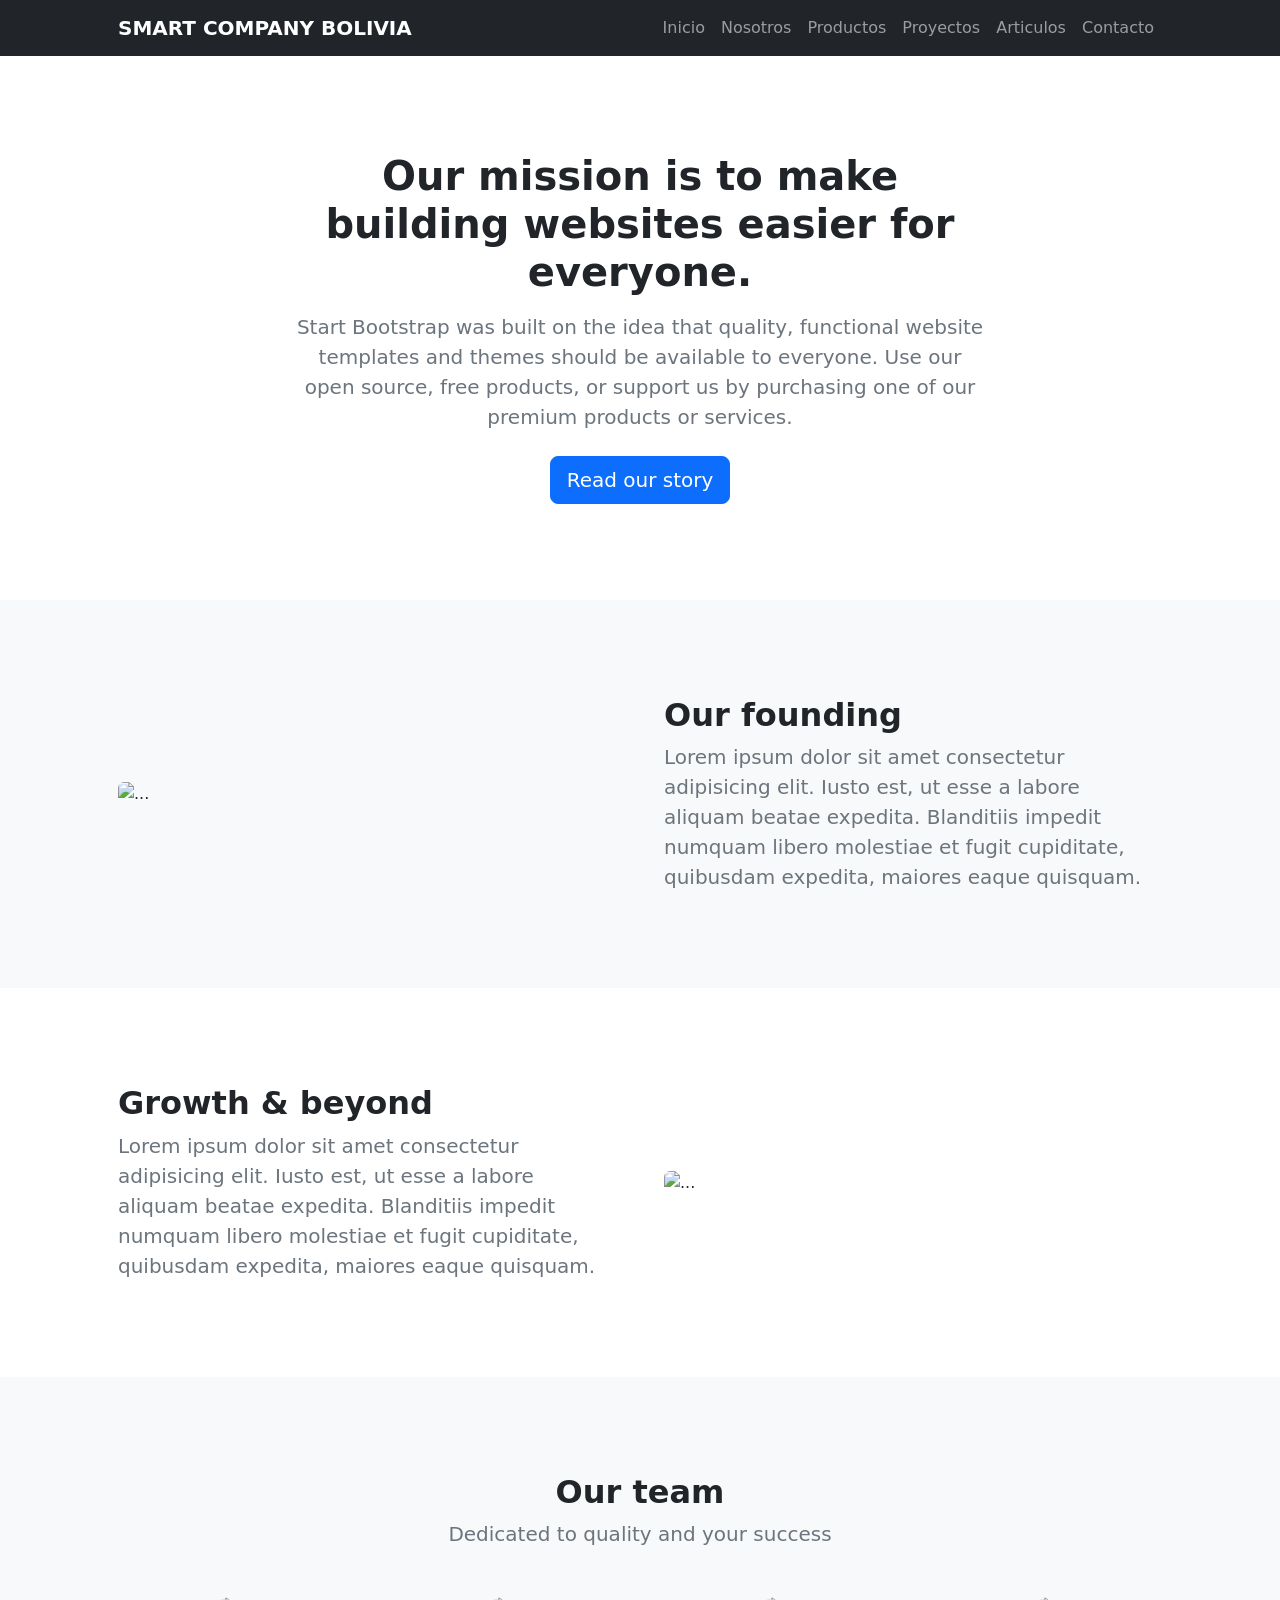
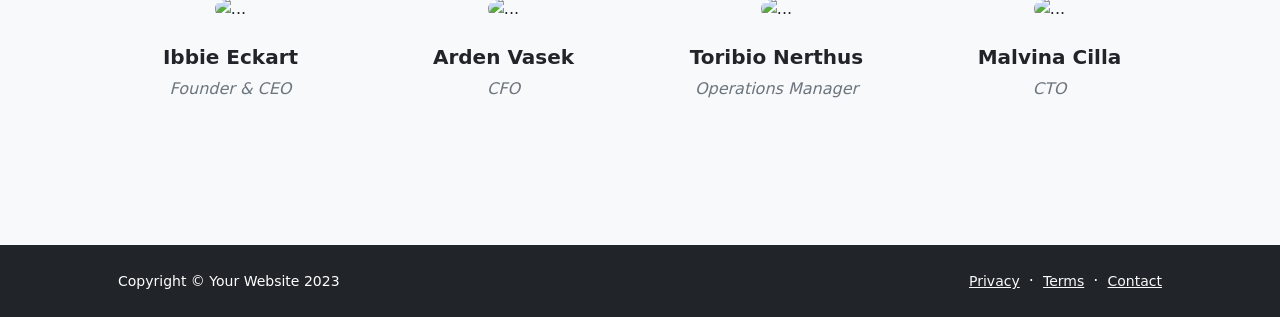
==== Desktop/SmartCompany/about.html @ 146d149d "Subiendo estructura completa Smart Company" ====
<!DOCTYPE html>
<html lang="en">
    <head>
        <meta charset="utf-8" />
        <meta name="viewport" content="width=device-width, initial-scale=1, shrink-to-fit=no" />
        <meta name="description" content="" />
        <meta name="author" content="" />
        <title>Smart Company Bolivia</title>
        <!-- Favicon-->
        <link rel="icon" type="image/x-icon" href="assets/img/iconoSC.ico" />
        <!-- Bootstrap icons-->
        <link href="https://cdn.jsdelivr.net/npm/bootstrap-icons@1.5.0/font/bootstrap-icons.css" rel="stylesheet" />
        <!-- Core theme CSS (includes Bootstrap)-->
        <link href="css/styles.css" rel="stylesheet" />
    </head>
    <body class="d-flex flex-column">
        <main class="flex-shrink-0">
            <!-- Navigation-->
            <nav class="navbar navbar-expand-lg navbar-dark bg-dark">
                <div class="container px-5">
                    <a class="navbar-brand fw-bold" href="index.html">SMART COMPANY BOLIVIA</a>
                    <button class="navbar-toggler" type="button" data-bs-toggle="collapse" data-bs-target="#navbarSupportedContent" aria-controls="navbarSupportedContent" aria-expanded="false" aria-label="Toggle navigation"><span class="navbar-toggler-icon"></span></button>
                    <div class="collapse navbar-collapse" id="navbarSupportedContent">
                        <ul class="navbar-nav ms-auto mb-2 mb-lg-0">
                            <li class="nav-item"><a class="nav-link" href="index.html">Inicio</a></li>
                            <li class="nav-item"><a class="nav-link" href="about.html">Nosotros</a></li>
                            <li class="nav-item"><a class="nav-link" href="products.html">Productos</a></li>
                            <li class="nav-item"><a class="nav-link" href="services.html">Proyectos</a></li>
                            <li class="nav-item"><a class="nav-link" href="blog.html">Articulos</a></li>
                            <li class="nav-item"><a class="nav-link" href="contact.html">Contacto</a></li>
                        </ul>
                    </div>
                </div>
            </nav>
            <!-- Header-->
            <header class="py-5">
                <div class="container px-5">
                    <div class="row justify-content-center">
                        <div class="col-lg-8 col-xxl-6">
                            <div class="text-center my-5">
                                <h1 class="fw-bolder mb-3">Our mission is to make building websites easier for everyone.</h1>
                                <p class="lead fw-normal text-muted mb-4">Start Bootstrap was built on the idea that quality, functional website templates and themes should be available to everyone. Use our open source, free products, or support us by purchasing one of our premium products or services.</p>
                                <a class="btn btn-primary btn-lg" href="#scroll-target">Read our story</a>
                            </div>
                        </div>
                    </div>
                </div>
            </header>
            <!-- About section one-->
            <section class="py-5 bg-light" id="scroll-target">
                <div class="container px-5 my-5">
                    <div class="row gx-5 align-items-center">
                        <div class="col-lg-6"><img class="img-fluid rounded mb-5 mb-lg-0" src="https://dummyimage.com/600x400/343a40/6c757d" alt="..." /></div>
                        <div class="col-lg-6">
                            <h2 class="fw-bolder">Our founding</h2>
                            <p class="lead fw-normal text-muted mb-0">Lorem ipsum dolor sit amet consectetur adipisicing elit. Iusto est, ut esse a labore aliquam beatae expedita. Blanditiis impedit numquam libero molestiae et fugit cupiditate, quibusdam expedita, maiores eaque quisquam.</p>
                        </div>
                    </div>
                </div>
            </section>
            <!-- About section two-->
            <section class="py-5">
                <div class="container px-5 my-5">
                    <div class="row gx-5 align-items-center">
                        <div class="col-lg-6 order-first order-lg-last"><img class="img-fluid rounded mb-5 mb-lg-0" src="https://dummyimage.com/600x400/343a40/6c757d" alt="..." /></div>
                        <div class="col-lg-6">
                            <h2 class="fw-bolder">Growth &amp; beyond</h2>
                            <p class="lead fw-normal text-muted mb-0">Lorem ipsum dolor sit amet consectetur adipisicing elit. Iusto est, ut esse a labore aliquam beatae expedita. Blanditiis impedit numquam libero molestiae et fugit cupiditate, quibusdam expedita, maiores eaque quisquam.</p>
                        </div>
                    </div>
                </div>
            </section>
            <!-- Team members section-->
            <section class="py-5 bg-light">
                <div class="container px-5 my-5">
                    <div class="text-center">
                        <h2 class="fw-bolder">Our team</h2>
                        <p class="lead fw-normal text-muted mb-5">Dedicated to quality and your success</p>
                    </div>
                    <div class="row gx-5 row-cols-1 row-cols-sm-2 row-cols-xl-4 justify-content-center">
                        <div class="col mb-5 mb-5 mb-xl-0">
                            <div class="text-center">
                                <img class="img-fluid rounded-circle mb-4 px-4" src="https://dummyimage.com/150x150/ced4da/6c757d" alt="..." />
                                <h5 class="fw-bolder">Ibbie Eckart</h5>
                                <div class="fst-italic text-muted">Founder &amp; CEO</div>
                            </div>
                        </div>
                        <div class="col mb-5 mb-5 mb-xl-0">
                            <div class="text-center">
                                <img class="img-fluid rounded-circle mb-4 px-4" src="https://dummyimage.com/150x150/ced4da/6c757d" alt="..." />
                                <h5 class="fw-bolder">Arden Vasek</h5>
                                <div class="fst-italic text-muted">CFO</div>
                            </div>
                        </div>
                        <div class="col mb-5 mb-5 mb-sm-0">
                            <div class="text-center">
                                <img class="img-fluid rounded-circle mb-4 px-4" src="https://dummyimage.com/150x150/ced4da/6c757d" alt="..." />
                                <h5 class="fw-bolder">Toribio Nerthus</h5>
                                <div class="fst-italic text-muted">Operations Manager</div>
                            </div>
                        </div>
                        <div class="col mb-5">
                            <div class="text-center">
                                <img class="img-fluid rounded-circle mb-4 px-4" src="https://dummyimage.com/150x150/ced4da/6c757d" alt="..." />
                                <h5 class="fw-bolder">Malvina Cilla</h5>
                                <div class="fst-italic text-muted">CTO</div>
                            </div>
                        </div>
                    </div>
                </div>
            </section>
        </main>
        <!-- Footer-->
        <footer class="bg-dark py-4 mt-auto">
            <div class="container px-5">
                <div class="row align-items-center justify-content-between flex-column flex-sm-row">
                    <div class="col-auto"><div class="small m-0 text-white">Copyright &copy; Your Website 2023</div></div>
                    <div class="col-auto">
                        <a class="link-light small" href="#!">Privacy</a>
                        <span class="text-white mx-1">&middot;</span>
                        <a class="link-light small" href="#!">Terms</a>
                        <span class="text-white mx-1">&middot;</span>
                        <a class="link-light small" href="#!">Contact</a>
                    </div>
                </div>
            </div>
        </footer>
        <!-- Bootstrap core JS-->
        <script src="https://cdn.jsdelivr.net/npm/bootstrap@5.2.3/dist/js/bootstrap.bundle.min.js"></script>
        <!-- Core theme JS-->
        <script src="js/scripts.js"></script>
    </body>
</html>
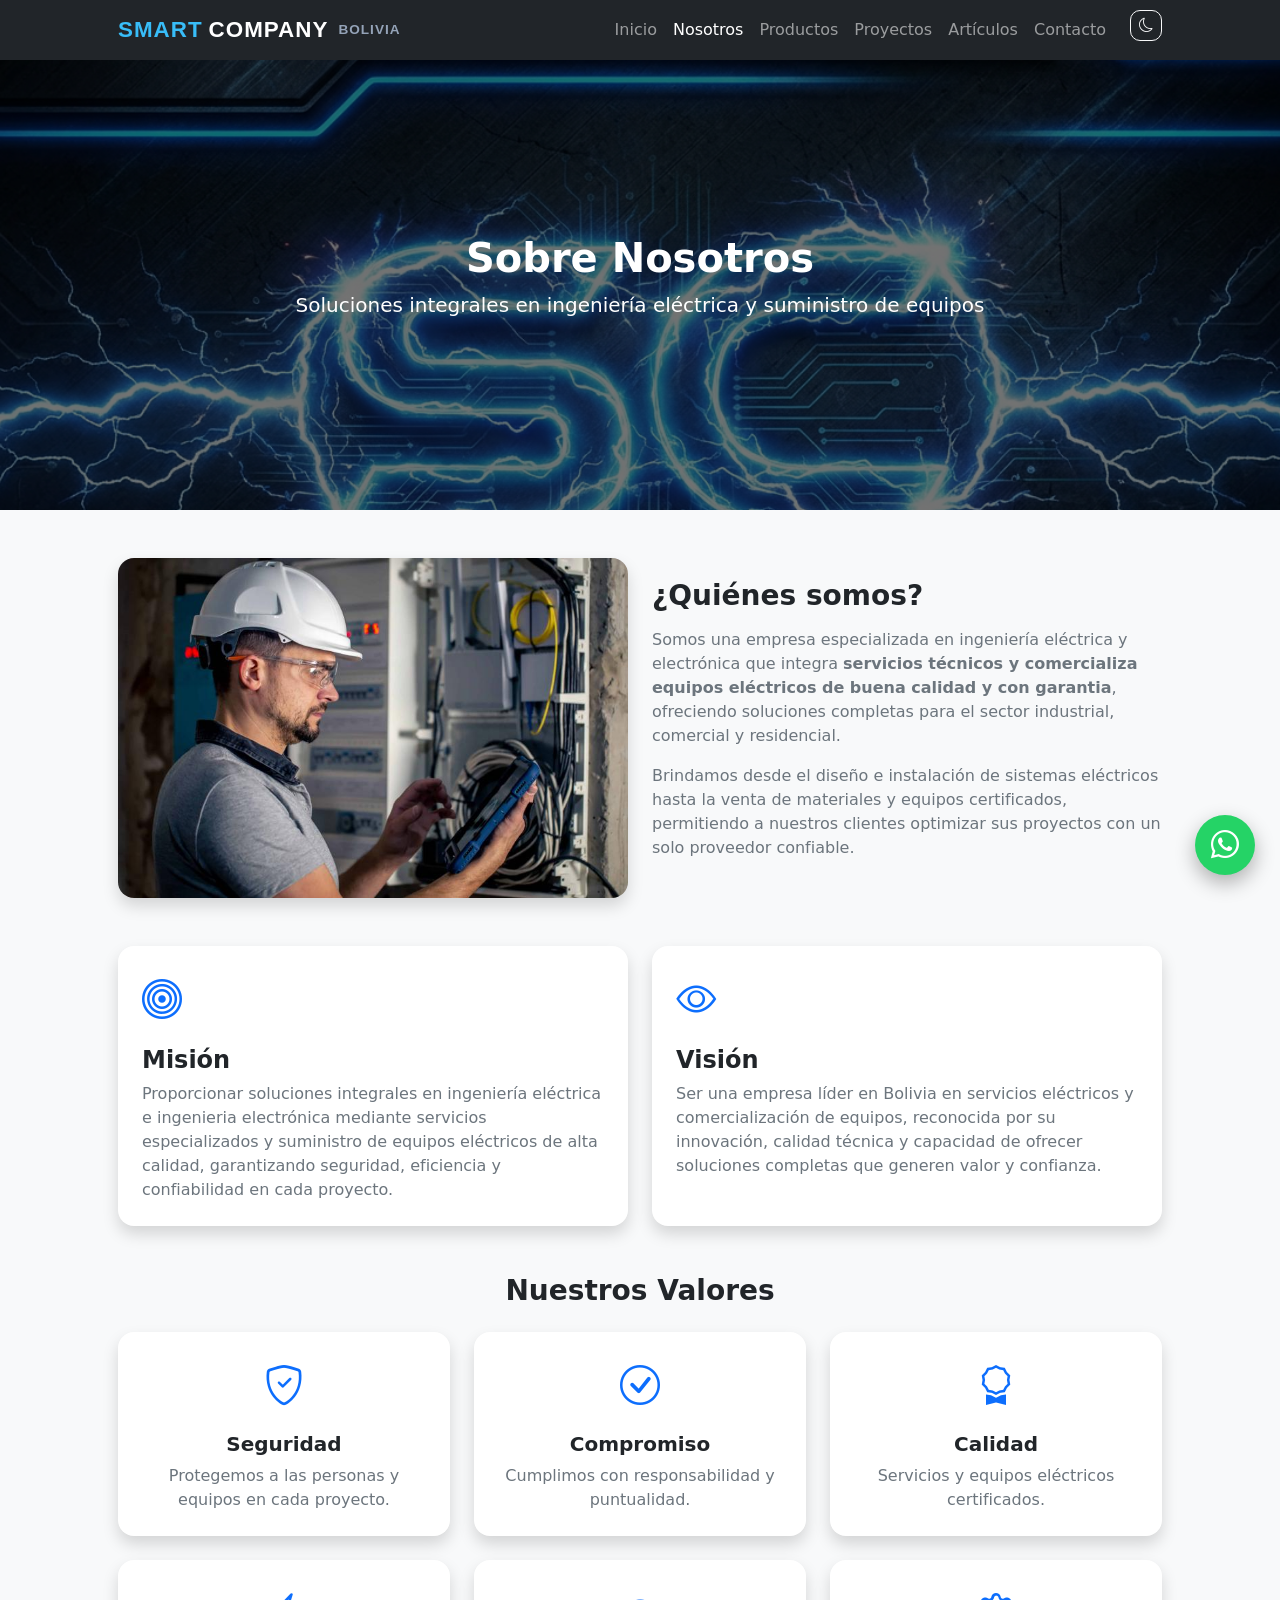
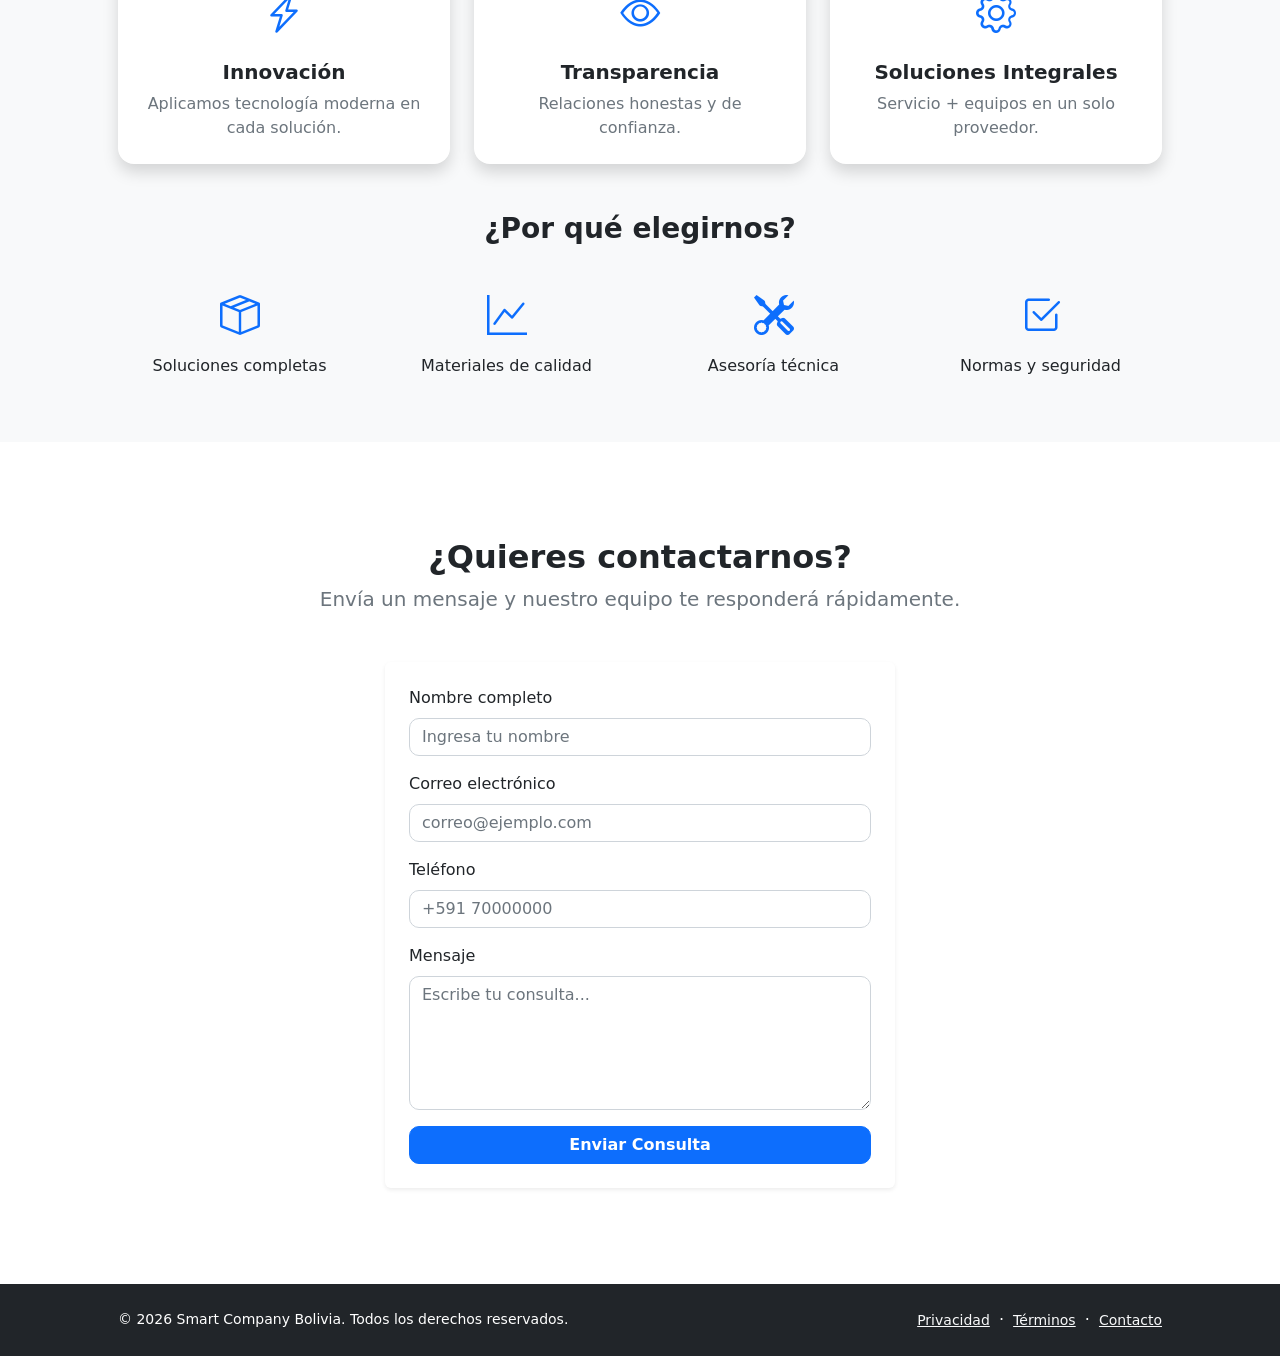
==== commit 4ef714c2: "pagina terminada v1" ====
--- a/Desktop/SmartCompany/about.html
+++ b/Desktop/SmartCompany/about.html
@@ -1,133 +1,390 @@
 <!DOCTYPE html>
-<html lang="en">
+<html lang="es">
     <head>
         <meta charset="utf-8" />
         <meta name="viewport" content="width=device-width, initial-scale=1, shrink-to-fit=no" />
-        <meta name="description" content="" />
-        <meta name="author" content="" />
-        <title>Smart Company Bolivia</title>
+        <meta name="description" content="Smart Company Bolivia - Ingeniería eléctrica industrial, automatización y eficiencia energética." />
+        <meta name="author" content="Sergio Coca" />
+        <title>Nosotros | Smart Company Bolivia</title>
+
         <!-- Favicon-->
         <link rel="icon" type="image/x-icon" href="assets/img/iconoSC.ico" />
         <!-- Bootstrap icons-->
         <link href="https://cdn.jsdelivr.net/npm/bootstrap-icons@1.5.0/font/bootstrap-icons.css" rel="stylesheet" />
         <!-- Core theme CSS (includes Bootstrap)-->
         <link href="css/styles.css" rel="stylesheet" />
+        <!-- AOS Animations CSS -->
+        <link href="https://cdn.jsdelivr.net/npm/aos@2.3.4/dist/aos.css" rel="stylesheet">
+
+         <style>
+.hero-section {
+    position: relative;
+    height: 40vh;
+    min-height: 450px;
+    display: flex;
+    align-items: center;
+    justify-content: center;
+    text-align: center;
+    color: white;
+    overflow: hidden;
+}
+
+.hero-section::before {
+    content: "";
+    position: absolute;
+    inset: 0;
+    background: rgba(0, 0, 0, 0.55);
+}
+
+.hero-section .container {
+    position: relative;
+    z-index: 2;
+}
+</style>
     </head>
+
     <body class="d-flex flex-column">
         <main class="flex-shrink-0">
+
             <!-- Navigation-->
             <nav class="navbar navbar-expand-lg navbar-dark bg-dark">
                 <div class="container px-5">
-                    <a class="navbar-brand fw-bold" href="index.html">SMART COMPANY BOLIVIA</a>
-                    <button class="navbar-toggler" type="button" data-bs-toggle="collapse" data-bs-target="#navbarSupportedContent" aria-controls="navbarSupportedContent" aria-expanded="false" aria-label="Toggle navigation"><span class="navbar-toggler-icon"></span></button>
+                    <a class="navbar-brand modern-logo" href="index.html">
+                   <span class="logo-smart">SMART</span>
+                   <span class="logo-company">COMPANY</span>
+                   <span class="logo-bolivia">BOLIVIA</span>
+                     </a>
+                    <button class="navbar-toggler" type="button" data-bs-toggle="collapse" data-bs-target="#navbarSupportedContent">
+                        <span class="navbar-toggler-icon"></span>
+                    </button>
                     <div class="collapse navbar-collapse" id="navbarSupportedContent">
                         <ul class="navbar-nav ms-auto mb-2 mb-lg-0">
                             <li class="nav-item"><a class="nav-link" href="index.html">Inicio</a></li>
-                            <li class="nav-item"><a class="nav-link" href="about.html">Nosotros</a></li>
+                            <li class="nav-item"><a class="nav-link active" href="about.html">Nosotros</a></li>
                             <li class="nav-item"><a class="nav-link" href="products.html">Productos</a></li>
                             <li class="nav-item"><a class="nav-link" href="services.html">Proyectos</a></li>
-                            <li class="nav-item"><a class="nav-link" href="blog.html">Articulos</a></li>
+                            <li class="nav-item"><a class="nav-link" href="blog.html">Artículos</a></li>
                             <li class="nav-item"><a class="nav-link" href="contact.html">Contacto</a></li>
+
+                            <!-- BOTÓN DARK MODE -->
+    <li class="nav-item ms-3">
+        <button onclick="toggleDarkMode()" class="btn btn-outline-light btn-sm dark-toggle">
+            <i class="bi bi-moon"></i>
+        </button>
+    </li>
                         </ul>
                     </div>
                 </div>
             </nav>
+
             <!-- Header-->
-            <header class="py-5">
-                <div class="container px-5">
-                    <div class="row justify-content-center">
-                        <div class="col-lg-8 col-xxl-6">
-                            <div class="text-center my-5">
-                                <h1 class="fw-bolder mb-3">Our mission is to make building websites easier for everyone.</h1>
-                                <p class="lead fw-normal text-muted mb-4">Start Bootstrap was built on the idea that quality, functional website templates and themes should be available to everyone. Use our open source, free products, or support us by purchasing one of our premium products or services.</p>
-                                <a class="btn btn-primary btn-lg" href="#scroll-target">Read our story</a>
-                            </div>
-                        </div>
+          
+<!-- HERO NOSOTROS -->
+<section class="hero-section"
+         style="background: url('assets/img/sc2.jpg') center center/cover fixed no-repeat;">
+    <div class="container" data-aos="fade-up">
+         <h1 class="fw-bold">Sobre Nosotros</h1>
+        <p class="lead">Soluciones integrales en ingeniería eléctrica y suministro de equipos</p>
+    </div>
+</section>
+
+<!-- SECCIÓN NOSOTROS -->
+<section class="py-5 bg-light" id="nosotros">
+    <div class="container px-5">
+
+
+        <!-- QUIÉNES SOMOS -->
+        <div class="row align-items-center mb-5">
+            <div class="col-lg-6" data-aos="fade-right">
+                <img src="assets/img/ing.jpg" class="img-fluid rounded-4 shadow" alt="Equipo eléctrico">
+            </div>
+
+            <div class="col-lg-6" data-aos="fade-left">
+                <h3 class="fw-bold mb-3">¿Quiénes somos?</h3>
+                <p class="text-muted">
+                    Somos una empresa especializada en ingeniería eléctrica y electrónica que integra 
+                    <strong>servicios técnicos y comercializa equipos eléctricos de buena calidad y con garantia</strong>, 
+                    ofreciendo soluciones completas para el sector industrial, comercial y residencial.
+                </p>
+                <p class="text-muted">
+                    Brindamos desde el diseño e instalación de sistemas eléctricos hasta la venta 
+                    de materiales y equipos certificados, permitiendo a nuestros clientes optimizar 
+                    sus proyectos con un solo proveedor confiable.
+                </p>
+            </div>
+        </div>
+
+        <!-- MISIÓN - VISIÓN -->
+        <div class="row g-4 mb-5">
+
+            <!-- MISIÓN -->
+            <div class="col-md-6" data-aos="fade-up">
+                <div class="card border-0 shadow h-100 p-4 rounded-4">
+                    <div class="text-primary mb-3">
+                        <i class="bi bi-bullseye fs-1"></i>
                     </div>
-                </div>
-            </header>
-            <!-- About section one-->
-            <section class="py-5 bg-light" id="scroll-target">
-                <div class="container px-5 my-5">
-                    <div class="row gx-5 align-items-center">
-                        <div class="col-lg-6"><img class="img-fluid rounded mb-5 mb-lg-0" src="https://dummyimage.com/600x400/343a40/6c757d" alt="..." /></div>
-                        <div class="col-lg-6">
-                            <h2 class="fw-bolder">Our founding</h2>
-                            <p class="lead fw-normal text-muted mb-0">Lorem ipsum dolor sit amet consectetur adipisicing elit. Iusto est, ut esse a labore aliquam beatae expedita. Blanditiis impedit numquam libero molestiae et fugit cupiditate, quibusdam expedita, maiores eaque quisquam.</p>
-                        </div>
+                    <h4 class="fw-bold">Misión</h4>
+                    <p class="text-muted mb-0">
+                        Proporcionar soluciones integrales en ingeniería eléctrica e ingenieria electrónica mediante servicios 
+                        especializados y suministro de equipos eléctricos de alta calidad, garantizando 
+                        seguridad, eficiencia y confiabilidad en cada proyecto.
+                    </p>
+                </div>
+            </div>
+
+            <!-- VISIÓN -->
+            <div class="col-md-6" data-aos="fade-up" data-aos-delay="100">
+                <div class="card border-0 shadow h-100 p-4 rounded-4">
+                    <div class="text-primary mb-3">
+                        <i class="bi bi-eye fs-1"></i>
                     </div>
-                </div>
-            </section>
-            <!-- About section two-->
-            <section class="py-5">
-                <div class="container px-5 my-5">
-                    <div class="row gx-5 align-items-center">
-                        <div class="col-lg-6 order-first order-lg-last"><img class="img-fluid rounded mb-5 mb-lg-0" src="https://dummyimage.com/600x400/343a40/6c757d" alt="..." /></div>
-                        <div class="col-lg-6">
-                            <h2 class="fw-bolder">Growth &amp; beyond</h2>
-                            <p class="lead fw-normal text-muted mb-0">Lorem ipsum dolor sit amet consectetur adipisicing elit. Iusto est, ut esse a labore aliquam beatae expedita. Blanditiis impedit numquam libero molestiae et fugit cupiditate, quibusdam expedita, maiores eaque quisquam.</p>
-                        </div>
-                    </div>
-                </div>
-            </section>
-            <!-- Team members section-->
-            <section class="py-5 bg-light">
-                <div class="container px-5 my-5">
-                    <div class="text-center">
-                        <h2 class="fw-bolder">Our team</h2>
-                        <p class="lead fw-normal text-muted mb-5">Dedicated to quality and your success</p>
-                    </div>
-                    <div class="row gx-5 row-cols-1 row-cols-sm-2 row-cols-xl-4 justify-content-center">
-                        <div class="col mb-5 mb-5 mb-xl-0">
-                            <div class="text-center">
-                                <img class="img-fluid rounded-circle mb-4 px-4" src="https://dummyimage.com/150x150/ced4da/6c757d" alt="..." />
-                                <h5 class="fw-bolder">Ibbie Eckart</h5>
-                                <div class="fst-italic text-muted">Founder &amp; CEO</div>
-                            </div>
-                        </div>
-                        <div class="col mb-5 mb-5 mb-xl-0">
-                            <div class="text-center">
-                                <img class="img-fluid rounded-circle mb-4 px-4" src="https://dummyimage.com/150x150/ced4da/6c757d" alt="..." />
-                                <h5 class="fw-bolder">Arden Vasek</h5>
-                                <div class="fst-italic text-muted">CFO</div>
-                            </div>
-                        </div>
-                        <div class="col mb-5 mb-5 mb-sm-0">
-                            <div class="text-center">
-                                <img class="img-fluid rounded-circle mb-4 px-4" src="https://dummyimage.com/150x150/ced4da/6c757d" alt="..." />
-                                <h5 class="fw-bolder">Toribio Nerthus</h5>
-                                <div class="fst-italic text-muted">Operations Manager</div>
-                            </div>
-                        </div>
-                        <div class="col mb-5">
-                            <div class="text-center">
-                                <img class="img-fluid rounded-circle mb-4 px-4" src="https://dummyimage.com/150x150/ced4da/6c757d" alt="..." />
-                                <h5 class="fw-bolder">Malvina Cilla</h5>
-                                <div class="fst-italic text-muted">CTO</div>
-                            </div>
-                        </div>
-                    </div>
-                </div>
-            </section>
+                    <h4 class="fw-bold">Visión</h4>
+                    <p class="text-muted mb-0">
+                        Ser una empresa líder en Bolivia en servicios eléctricos y comercialización 
+                        de equipos, reconocida por su innovación, calidad técnica y capacidad de 
+                        ofrecer soluciones completas que generen valor y confianza.
+                    </p>
+                </div>
+            </div>
+
+        </div>
+
+        <!-- VALORES -->
+        <div class="text-center mb-4" data-aos="fade-up">
+            <h3 class="fw-bold">Nuestros Valores</h3>
+        </div>
+
+        <div class="row g-4">
+
+            <div class="col-md-4" data-aos="zoom-in">
+                <div class="card border-0 shadow p-4 text-center h-100 rounded-4">
+                    <i class="bi bi-shield-check fs-1 text-primary mb-3"></i>
+                    <h5 class="fw-bold">Seguridad</h5>
+                    <p class="text-muted mb-0">Protegemos a las personas y equipos en cada proyecto.</p>
+                </div>
+            </div>
+
+            <div class="col-md-4" data-aos="zoom-in" data-aos-delay="100">
+                <div class="card border-0 shadow p-4 text-center h-100 rounded-4">
+                    <i class="bi bi-check-circle fs-1 text-primary mb-3"></i>
+                    <h5 class="fw-bold">Compromiso</h5>
+                    <p class="text-muted mb-0">Cumplimos con responsabilidad y puntualidad.</p>
+                </div>
+            </div>
+
+            <div class="col-md-4" data-aos="zoom-in" data-aos-delay="200">
+                <div class="card border-0 shadow p-4 text-center h-100 rounded-4">
+                    <i class="bi bi-award fs-1 text-primary mb-3"></i>
+                    <h5 class="fw-bold">Calidad</h5>
+                    <p class="text-muted mb-0">Servicios y equipos eléctricos certificados.</p>
+                </div>
+            </div>
+
+            <div class="col-md-4" data-aos="zoom-in">
+                <div class="card border-0 shadow p-4 text-center h-100 rounded-4">
+                    <i class="bi bi-lightning-charge fs-1 text-primary mb-3"></i>
+                    <h5 class="fw-bold">Innovación</h5>
+                    <p class="text-muted mb-0">Aplicamos tecnología moderna en cada solución.</p>
+                </div>
+            </div>
+
+            <div class="col-md-4" data-aos="zoom-in" data-aos-delay="100">
+                <div class="card border-0 shadow p-4 text-center h-100 rounded-4">
+                    <i class="bi bi-eye fs-1 text-primary mb-3"></i>
+                    <h5 class="fw-bold">Transparencia</h5>
+                    <p class="text-muted mb-0">Relaciones honestas y de confianza.</p>
+                </div>
+            </div>
+
+            <div class="col-md-4" data-aos="zoom-in" data-aos-delay="200">
+                <div class="card border-0 shadow p-4 text-center h-100 rounded-4">
+                    <i class="bi bi-gear fs-1 text-primary mb-3"></i>
+                    <h5 class="fw-bold">Soluciones Integrales</h5>
+                    <p class="text-muted mb-0">Servicio + equipos en un solo proveedor.</p>
+                </div>
+            </div>
+
+        </div>
+
+        <!-- POR QUÉ ELEGIRNOS -->
+        <div class="mt-5 text-center" data-aos="fade-up">
+            <h3 class="fw-bold mb-4">¿Por qué elegirnos?</h3>
+        </div>
+
+        <div class="row text-center g-4">
+
+            <div class="col-md-3" data-aos="fade-up">
+                <div class="p-3">
+                    <i class="bi bi-box-seam fs-1 text-primary"></i>
+                    <p class="mt-2 mb-0">Soluciones completas</p>
+                </div>
+            </div>
+
+            <div class="col-md-3" data-aos="fade-up" data-aos-delay="100">
+                <div class="p-3">
+                    <i class="bi bi-graph-up fs-1 text-primary"></i>
+                    <p class="mt-2 mb-0">Materiales de calidad</p>
+                </div>
+            </div>
+
+            <div class="col-md-3" data-aos="fade-up" data-aos-delay="200">
+                <div class="p-3">
+                    <i class="bi bi-tools fs-1 text-primary"></i>
+                    <p class="mt-2 mb-0">Asesoría técnica</p>
+                </div>
+            </div>
+
+            <div class="col-md-3" data-aos="fade-up" data-aos-delay="300">
+                <div class="p-3">
+                    <i class="bi bi-check2-square fs-1 text-primary"></i>
+                    <p class="mt-2 mb-0">Normas y seguridad</p>
+                </div>
+            </div>
+
+        </div>
+
+    </div>
+</section>
+
+<!-- Formulario de Contacto -->
+<section class="py-5 bg-ligth">
+    <div class="container px-5 my-5">
+        <div class="text-center mb-5" data-aos="fade-up">
+            <h2 class="fw-bolder">¿Quieres contactarnos?</h2>
+            <p class="lead text-muted mb-0">
+                Envía un mensaje y nuestro equipo te responderá rápidamente.
+            </p>
+        </div>
+        <div class="row justify-content-center">
+            <div class="col-lg-6" data-aos="fade-up" data-aos-delay="150">
+
+                <form action="enviar.php" method="POST" class="p-4 rounded shadow-sm">
+
+    <div class="mb-3">
+        <label class="form-label">Nombre completo</label>
+        <input type="text" name="nombre" class="form-control" placeholder="Ingresa tu nombre" required>
+    </div>
+
+    <div class="mb-3">
+        <label class="form-label">Correo electrónico</label>
+        <input type="email" name="email" class="form-control" placeholder="correo@ejemplo.com" required>
+    </div>
+
+    <div class="mb-3">
+        <label class="form-label">Teléfono</label>
+        <input type="tel" name="telefono" class="form-control" placeholder="+591 70000000">
+    </div>
+
+    <div class="mb-3">
+        <label class="form-label">Mensaje</label>
+        <textarea name="mensaje" rows="5" class="form-control" placeholder="Escribe tu consulta..." required></textarea>
+    </div>
+
+    <button type="submit" class="btn btn-primary w-100 fw-bold">
+        Enviar Consulta
+    </button>
+
+</form>
+
+            </div>
+        </div>
+    </div>
+</section>
+            
+
         </main>
-        <!-- Footer-->
+
+         <!-- Footer-->
         <footer class="bg-dark py-4 mt-auto">
-            <div class="container px-5">
-                <div class="row align-items-center justify-content-between flex-column flex-sm-row">
-                    <div class="col-auto"><div class="small m-0 text-white">Copyright &copy; Your Website 2023</div></div>
-                    <div class="col-auto">
-                        <a class="link-light small" href="#!">Privacy</a>
-                        <span class="text-white mx-1">&middot;</span>
-                        <a class="link-light small" href="#!">Terms</a>
-                        <span class="text-white mx-1">&middot;</span>
-                        <a class="link-light small" href="#!">Contact</a>
-                    </div>
-                </div>
-            </div>
-        </footer>
+    <div class="container px-5">
+        <div class="row align-items-center justify-content-between flex-column flex-sm-row">
+            <div class="col-auto">
+                <div class="small m-0 text-white">
+                    © 2026 Smart Company Bolivia. Todos los derechos reservados.
+                </div>
+            </div>
+            <div class="col-auto">
+                <a class="link-light small" href="#">Privacidad</a>
+                <span class="text-white mx-1">&middot;</span>
+                <a class="link-light small" href="#">Términos</a>
+                <span class="text-white mx-1">&middot;</span>
+                <a class="link-light small" href="contact.html">Contacto</a>
+            </div>
+        </div>
+    </div>
+</footer>
+
         <!-- Bootstrap core JS-->
         <script src="https://cdn.jsdelivr.net/npm/bootstrap@5.2.3/dist/js/bootstrap.bundle.min.js"></script>
         <!-- Core theme JS-->
         <script src="js/scripts.js"></script>
+        <!-- AOS Animations JS -->
+        <script src="https://cdn.jsdelivr.net/npm/aos@2.3.4/dist/aos.js"></script>
+        <script>
+        AOS.init({
+        duration: 800,
+        once: true
+        });
+      </script>
+
+      <!-- BOTÓN FLOTANTE WHATSAPP -->
+<a href="https://wa.me/59170000000?text=Hola%20Smart%20Company%20Bolivia,%20quisiera%20información."
+   class="whatsapp-float"
+   target="_blank">
+   <i class="bi bi-whatsapp"></i>
+</a>
+
+<style>
+.whatsapp-float {
+    position: fixed;
+    width: 60px;
+    height: 60px;
+    bottom: 25px;
+    right: 25px;
+    background-color: #25D366;
+    color: #FFF;
+    border-radius: 50%;
+    text-align: center;
+    font-size: 28px;
+    box-shadow: 0 8px 20px rgba(0,0,0,0.3);
+    z-index: 1000;
+    display: flex;
+    align-items: center;
+    justify-content: center;
+    transition: all 0.3s ease;
+    animation: pulse 2s infinite;
+}
+
+.whatsapp-float:hover {
+    transform: scale(1.1);
+    box-shadow: 0 12px 25px rgba(0,0,0,0.4);
+    color: white;
+}
+
+@keyframes pulse {
+    0% { box-shadow: 0 0 0 0 rgba(37,211,102, 0.7); }
+    70% { box-shadow: 0 0 0 15px rgba(37,211,102, 0); }
+    100% { box-shadow: 0 0 0 0 rgba(37,211,102, 0); }
+}
+</style>
+<script>
+function toggleDarkMode() {
+    document.body.classList.toggle("dark-mode");
+
+    // Guardar preferencia
+    if(document.body.classList.contains("dark-mode")){
+        localStorage.setItem("theme", "dark");
+    } else {
+        localStorage.setItem("theme", "light");
+    }
+}
+
+// Mantener modo al recargar
+window.onload = function() {
+    if(localStorage.getItem("theme") === "dark"){
+        document.body.classList.add("dark-mode");
+    }
+}
+</script>
     </body>
 </html>
